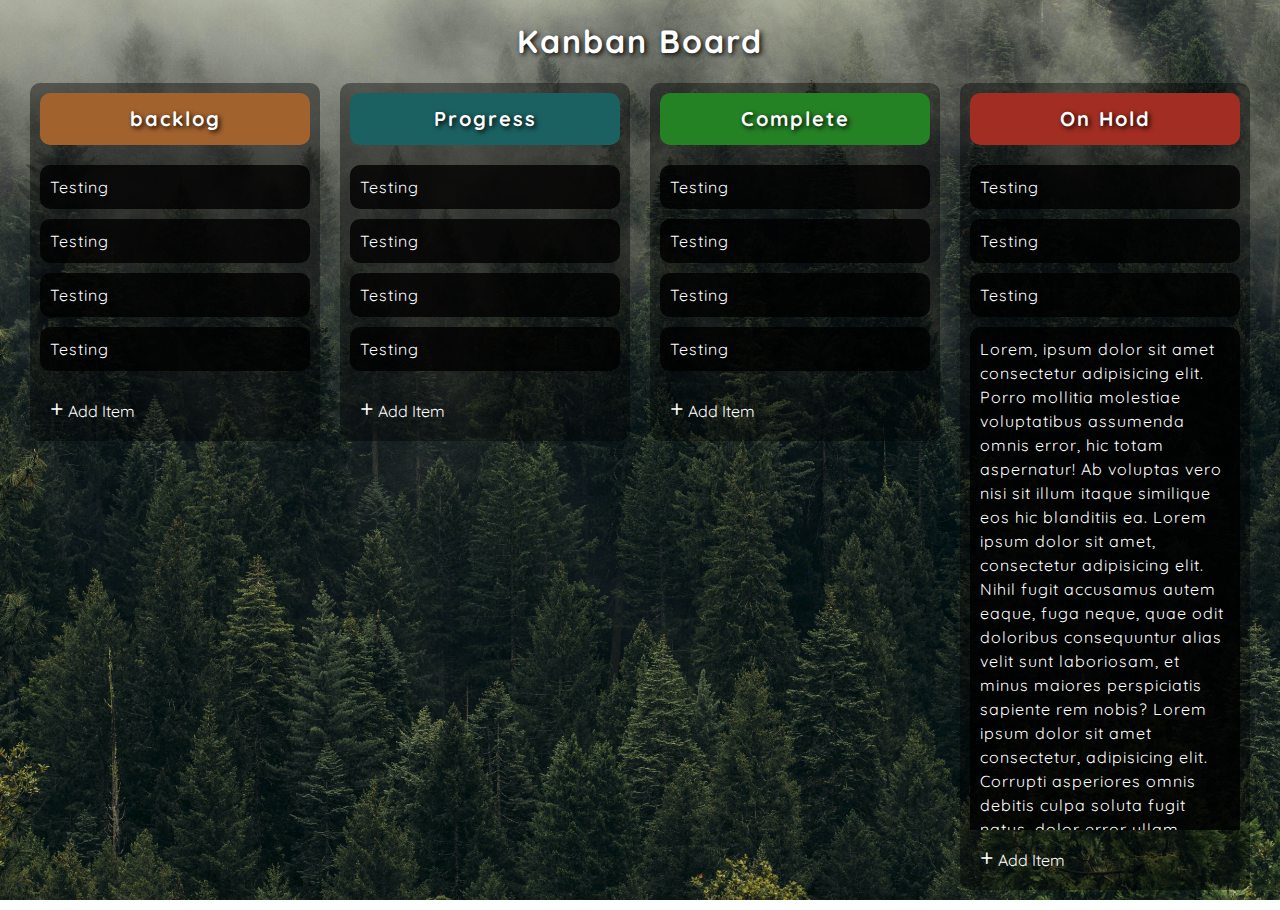
==== drag-and-drop/index.html @ ac7f1006 "[Drag & Drop] Setting up template and UI" ====
<!DOCTYPE html>
<html lang="en">
<head>
    <meta charset="UTF-8">
    <meta name="viewport" content="width=device-width, initial-scale=1.0">
    <title>Drag and Drop</title>
    <link rel="icon" type="image/png" href="favicon.png">
    <link rel="stylesheet" href="style.css">
</head>
<body>
    <h1 class="main-title">Kanban Board</h1>
    <div class="drag-container">
        <ul class="drag-list">
            <!-- backlog column -->
            <li class="drag-column backlog-column">
                <span class="header">
                    <h1>backlog</h1>
                </span>
                <!-- backlog content -->
                <div id="backlog-content"  class="custom-scroll">
                    <ul class="drag-item-list" id="backlog-list">
                        <li class="drag-item">Testing</li>
                        <li class="drag-item">Testing</li>
                        <li class="drag-item">Testing</li>
                        <li class="drag-item">Testing</li>
                    </ul>
                </div>
                <!-- Add Button Group -->
                <div class="add-btn-group">
                    <div class="add-btn">
                        <span class="plus-sign"> + </span>
                        <span>Add Item</span>
                    </div>
                    <div class="add-btn solid">
                        <span>Save Item</span>
                    </div>
                    <div class="add-container">
                        <div class="add-item">

                        </div>
                    </div>
                </div>
            </li>
            <!-- progress column -->
            <li class="drag-column progress-column">
                <span class="header">
                    <h1>Progress</h1>
                </span>
                <!-- progress content -->
                <div id="progress-content" class="custom-scroll">
                    <ul class="drag-item-list" id="progress-list">
                        <li class="drag-item">Testing</li>
                        <li class="drag-item">Testing</li>
                        <li class="drag-item">Testing</li>
                        <li class="drag-item">Testing</li>
                    </ul>
                </div>
                <!-- Add Button Group -->
                <div class="add-btn-group">
                    <div class="add-btn">
                        <span class="plus-sign"> + </span>
                        <span>Add Item</span>
                    </div>
                    <div class="add-btn solid">
                        <span>Save Item</span>
                    </div>
                    <div class="add-container">
                        <div class="add-item">
                            
                        </div>
                    </div>
                </div>
            </li>
            <!-- complete column -->
            <li class="drag-column complete-column">
                <span class="header">
                    <h1>Complete</h1>
                </span>
                <!-- complete content -->
                <div id="complete-content" class="custom-scroll">
                    <ul class="drag-item-list" id="complete-list">
                        <li class="drag-item">Testing</li>
                        <li class="drag-item">Testing</li>
                        <li class="drag-item">Testing</li>
                        <li class="drag-item">Testing</li>
                    </ul>
                </div>
                <!-- Add Button Group -->
                <div class="add-btn-group">
                    <div class="add-btn">
                        <span class="plus-sign"> + </span>
                        <span>Add Item</span>
                    </div>
                    <div class="add-btn solid">
                        <span>Save Item</span>
                    </div>
                    <div class="add-container">
                        <div class="add-item">
                            
                        </div>
                    </div>
                </div>
            </li>
            <!-- onhold column -->
            <li class="drag-column on-hold-column">
                <span class="header">
                    <h1>On Hold</h1>
                </span>
                <!-- on-hold content -->
                <div id="on-hold-content" class="custom-scroll">
                    <ul class="drag-item-list" id="on-hold-list">
                        <li class="drag-item">Testing</li>
                        <li class="drag-item">Testing</li>
                        <li class="drag-item">Testing</li>
                        <li class="drag-item">Lorem, ipsum dolor sit amet consectetur adipisicing elit. Porro mollitia molestiae voluptatibus assumenda omnis error, hic totam aspernatur! Ab voluptas vero nisi sit illum itaque similique eos hic blanditiis ea. Lorem ipsum dolor sit amet, consectetur adipisicing elit. Nihil fugit accusamus autem eaque, fuga neque, quae odit doloribus consequuntur alias velit sunt laboriosam, et minus maiores perspiciatis sapiente rem nobis? Lorem ipsum dolor sit amet consectetur, adipisicing elit. Corrupti asperiores omnis debitis culpa soluta fugit natus, dolor error ullam nobis, consectetur quos beatae nesciunt, expedita magni unde tempore ea ad.</li>
                    </ul>
                </div>
                <!-- Add Button Group -->
                <div class="add-btn-group">
                    <div class="add-btn">
                        <span class="plus-sign"> + </span>
                        <span>Add Item</span>
                    </div>
                    <div class="add-btn solid">
                        <span>Save Item</span>
                    </div>
                    <div class="add-container">
                        <div class="add-item">
                            
                        </div>
                    </div>
                </div>
            </li>
        </ul>
    </div>
    <!-- Script -->
    <script src="script.js"></script>
</body>
</html>
---- drag-and-drop/style.css ----
/* Trees Image - Pexels: https://www.pexels.com/photo/photo-of-trees-in-forest-3801030/ */
@import url('https://fonts.googleapis.com/css?family=Quicksand&display=swap');

html {
  box-sizing: border-box;
}

:root {
  --column-1: #a2622d;
  --column-2: #1b6161;
  --column-3: #248224;
  --column-4: #a22d22;
}

body {
  margin: 0;
  background: url('./trees2.jpg');
  background-size: cover;
  background-position: 50% 60%;
  background-attachment: fixed;
  color: white;
  font-family: Quicksand, sans-serif;
  overflow-y: hidden;
}

h1 {
  letter-spacing: 2px;
  text-shadow: 2px 2px 5px black;
}

.main-title {
  text-align: center;
  font-size: 3rem;
}

ul {
  list-style-type: none;
  margin: 0;
  padding: 0;
}

.drag-container {
  margin: 20px;
}

.drag-list {
  display: flex;
  align-items: flex-start;
}

/* Columns */
.drag-column {
  flex: 1;
  margin: 0 10px;
  position: relative;
  background-color: rgba(0, 0, 0, 0.4);
  border-radius: 10px;
  overflow-x: hidden;
}

.backlog-column .header,
.backlog-column .solid,
.backlog-column .solid:hover,
.backlog-column .over {
  background-color: var(--column-1);
}

.progress-column .header,
.progress-column .solid,
.progress-column .solid:hover,
.progress-column .over {
  background-color: var(--column-2);
}

.complete-column .header,
.complete-column .solid,
.complete-column .solid:hover,
.complete-column .over {
  background-color: var(--column-3);
}

.on-hold-column .header,
.on-hold-column .solid,
.on-hold-column .solid:hover,
.on-hold-column .over {
  background-color: var(--column-4);
}

/* Custom Scrollbar */
.custom-scroll {
  overflow-y: auto;
  max-height: 75vh;
}

.custom-scroll::-webkit-scrollbar-track {
  box-shadow: inset 0 0 6px rgba(0, 0, 0, 0.4);
  border-radius: 10px;
  background-color: rgba(255, 255, 255, 0.3);
  margin-right: 5px;
}

.custom-scroll::-webkit-scrollbar {
  width: 10px;
}

.custom-scroll::-webkit-scrollbar-thumb {
  border-radius: 10px;
  box-shadow: inset 0 0 6px rgba(0, 0, 0, 0.3);
  background-color: rgba(0, 0, 0, 0.8);
}

.header {
  display: flex;
  justify-content: center;
  border-radius: 10px;
  margin: 10px;
}

.header h1 {
  font-size: 1.25rem;
}

/* Drag and Drop */
.over {
  padding: 50px 10px;
}

.drag-item-list {
  min-height: 50px;
}

.drag-item {
  margin: 10px;
  padding: 10px;
  height: fit-content;
  background-color: rgba(0, 0, 0, 0.8);
  border-radius: 10px;
  line-height: 1.5rem;
  letter-spacing: 1px;
  cursor: pointer;
}

.drag-item:focus {
  outline: none;
  background-color: white;
  color: black;
}

/* Add Button Group */
.add-btn-group {
  display: flex;
  justify-content: space-between;
}

.add-btn {
  margin: 10px;
  padding: 5px 10px;
  display: flex;
  align-items: center;
  cursor: pointer;
  width: fit-content;
  border-radius: 5px;
  transition: all 0.3s ease-in;
  user-select: none;
}

.add-btn:hover {
  background-color: rgba(255, 255, 255, 0.9);
  color: black;
}

.add-btn:active {
  transform: scale(0.97);
}

.solid {
  display: none;
}

.solid:hover {
  transition: unset;
  filter: brightness(95%);
  color: white;
}

.plus-sign {
  font-size: 1.5rem;
  margin-right: 5px;
  position: relative;
  top: -3px;
}

.add-container {
  margin: 10px;
  padding: 5px 10px;
  border-radius: 10px;
  background-color: rgba(255, 255, 255, 0.9);
  min-height: 100px;
  display: none;
}

.add-item {
  width: 100%;
  min-height: 100px;
  height: auto;
  background-color: white;
  border-radius: 10px;
  margin: 5px auto;
  resize: none;
  color: black;
  padding: 10px;
}

.add-item:focus {
  outline: none;
}

/* Media Query: Laptop */
@media screen and (max-width: 1800px) {
  .main-title {
    font-size: 2rem;
  }
}

/* Media Query: Large Smartphone (Vertical) */
@media screen and (max-width: 600px) {
  body {
    overflow-y: auto;
  }

  .drag-container {
    margin: 0;
  }

  .drag-list {
    display: block;
  }

  .drag-column {
    margin: 10px;
  }
}
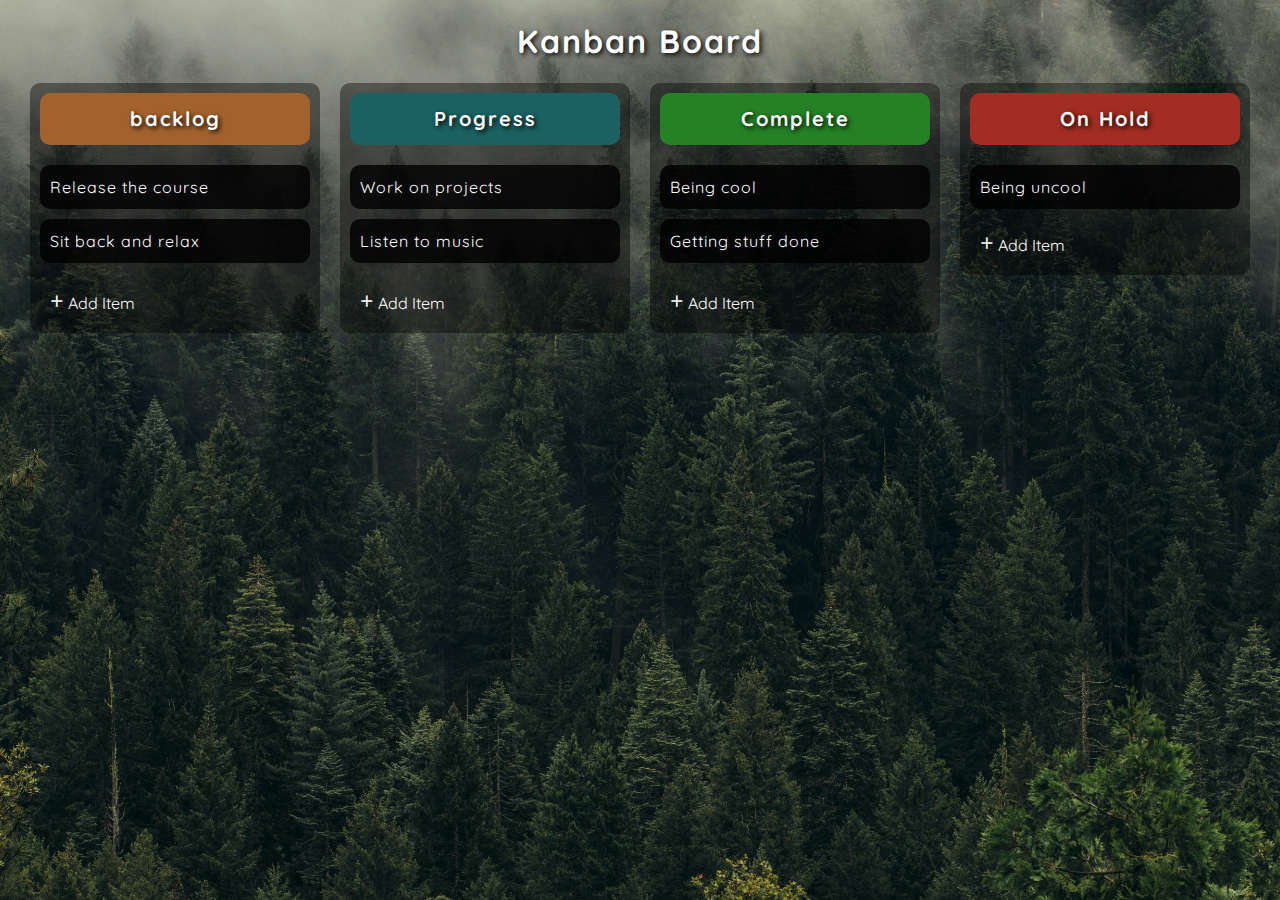
==== commit 5d0a3dda: "[Drag & Drop] Drag and Drop Functionality with updated localstorage" ====
--- a/drag-and-drop/index.html
+++ b/drag-and-drop/index.html
@@ -18,12 +18,8 @@
                 </span>
                 <!-- backlog content -->
                 <div id="backlog-content"  class="custom-scroll">
-                    <ul class="drag-item-list" id="backlog-list">
-                        <li class="drag-item">Testing</li>
-                        <li class="drag-item">Testing</li>
-                        <li class="drag-item">Testing</li>
-                        <li class="drag-item">Testing</li>
-                    </ul>
+                    <ul class="drag-item-list" id="backlog-list" ondrop="drop(event)" 
+                    ondragover="allowDrop(event)" ondragenter="dragEnter(0)"></ul>
                 </div>
                 <!-- Add Button Group -->
                 <div class="add-btn-group">
@@ -48,11 +44,9 @@
                 </span>
                 <!-- progress content -->
                 <div id="progress-content" class="custom-scroll">
-                    <ul class="drag-item-list" id="progress-list">
-                        <li class="drag-item">Testing</li>
-                        <li class="drag-item">Testing</li>
-                        <li class="drag-item">Testing</li>
-                        <li class="drag-item">Testing</li>
+                    <ul class="drag-item-list" id="progress-list" ondrop="drop(event)" 
+                    ondragover="allowDrop(event)" ondragenter="dragEnter(1)">
+                        
                     </ul>
                 </div>
                 <!-- Add Button Group -->
@@ -78,11 +72,9 @@
                 </span>
                 <!-- complete content -->
                 <div id="complete-content" class="custom-scroll">
-                    <ul class="drag-item-list" id="complete-list">
-                        <li class="drag-item">Testing</li>
-                        <li class="drag-item">Testing</li>
-                        <li class="drag-item">Testing</li>
-                        <li class="drag-item">Testing</li>
+                    <ul class="drag-item-list" id="complete-list" ondrop="drop(event)" 
+                    ondragover="allowDrop(event) " ondragenter="dragEnter(2)">
+                      
                     </ul>
                 </div>
                 <!-- Add Button Group -->
@@ -108,11 +100,8 @@
                 </span>
                 <!-- on-hold content -->
                 <div id="on-hold-content" class="custom-scroll">
-                    <ul class="drag-item-list" id="on-hold-list">
-                        <li class="drag-item">Testing</li>
-                        <li class="drag-item">Testing</li>
-                        <li class="drag-item">Testing</li>
-                        <li class="drag-item">Lorem, ipsum dolor sit amet consectetur adipisicing elit. Porro mollitia molestiae voluptatibus assumenda omnis error, hic totam aspernatur! Ab voluptas vero nisi sit illum itaque similique eos hic blanditiis ea. Lorem ipsum dolor sit amet, consectetur adipisicing elit. Nihil fugit accusamus autem eaque, fuga neque, quae odit doloribus consequuntur alias velit sunt laboriosam, et minus maiores perspiciatis sapiente rem nobis? Lorem ipsum dolor sit amet consectetur, adipisicing elit. Corrupti asperiores omnis debitis culpa soluta fugit natus, dolor error ullam nobis, consectetur quos beatae nesciunt, expedita magni unde tempore ea ad.</li>
+                    <ul class="drag-item-list" id="on-hold-list" ondrop="drop(event)" 
+                    ondragover="allowDrop(event)" ondragenter="dragEnter(3)" >
                     </ul>
                 </div>
                 <!-- Add Button Group -->
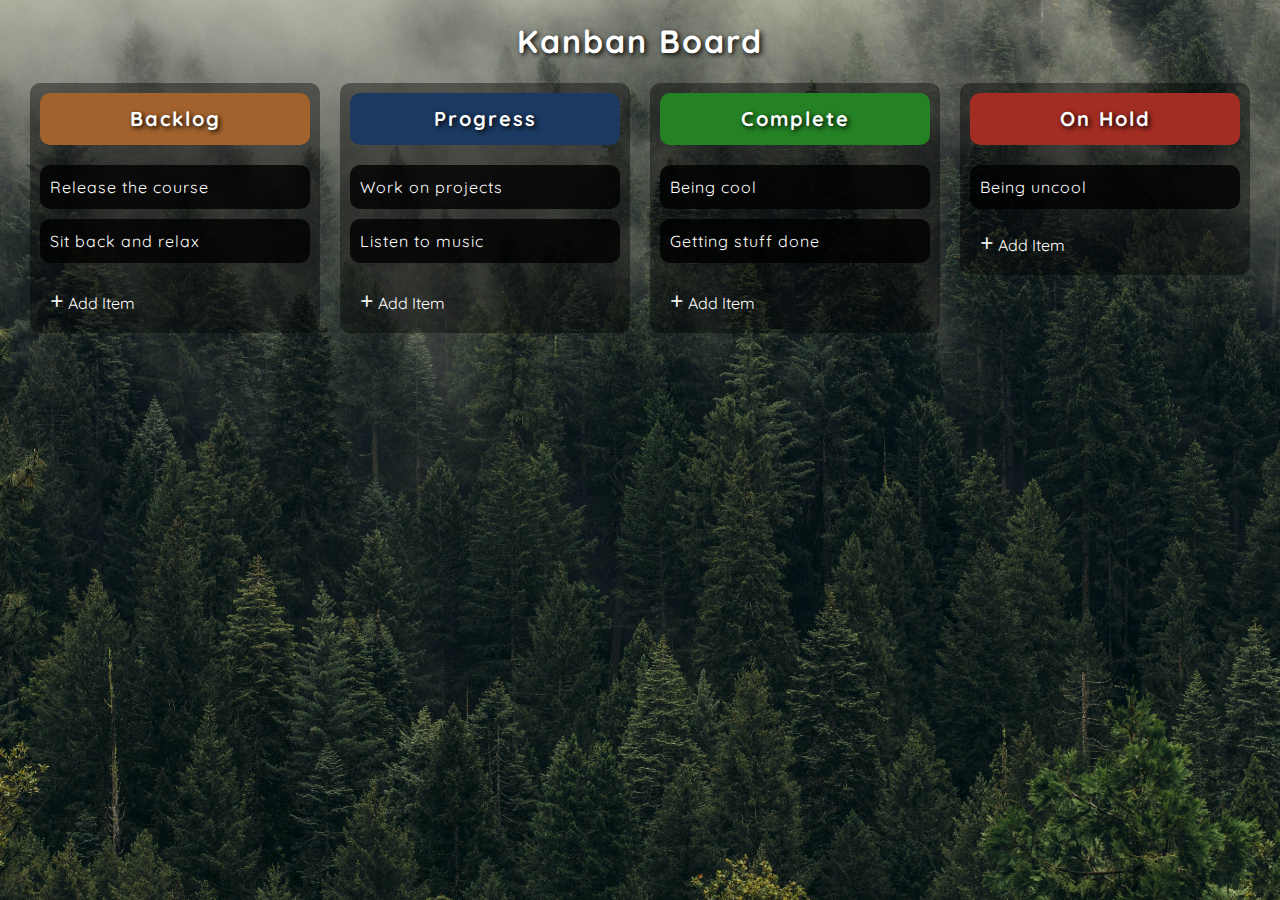
==== commit cc1ffcc6: "[Drag & Drop] Deleting/Updating Items and saving to list and LocalStorage" ====
--- a/drag-and-drop/index.html
+++ b/drag-and-drop/index.html
@@ -14,7 +14,7 @@
             <!-- backlog column -->
             <li class="drag-column backlog-column">
                 <span class="header">
-                    <h1>backlog</h1>
+                    <h1>Backlog</h1>
                 </span>
                 <!-- backlog content -->
                 <div id="backlog-content"  class="custom-scroll">
@@ -23,19 +23,20 @@
                 </div>
                 <!-- Add Button Group -->
                 <div class="add-btn-group">
-                    <div class="add-btn">
+                    <div class="add-btn" onclick="showInputBox(0)">
                         <span class="plus-sign"> + </span>
                         <span>Add Item</span>
                     </div>
-                    <div class="add-btn solid">
+                    <div class="add-btn solid" onclick="hideInputBox(0)">
                         <span>Save Item</span>
                     </div>
-                    <div class="add-container">
-                        <div class="add-item">
+                </div>
+                <div class="add-container">
+                    <div class="add-item" contenteditable="true">
 
-                        </div>
                     </div>
                 </div>
+                
             </li>
             <!-- progress column -->
             <li class="drag-column progress-column">
@@ -51,19 +52,20 @@
                 </div>
                 <!-- Add Button Group -->
                 <div class="add-btn-group">
-                    <div class="add-btn">
+                    <div class="add-btn"  onclick="showInputBox(1)">
                         <span class="plus-sign"> + </span>
                         <span>Add Item</span>
                     </div>
-                    <div class="add-btn solid">
+                    <div class="add-btn solid" onclick="hideInputBox(1)">
                         <span>Save Item</span>
                     </div>
-                    <div class="add-container">
-                        <div class="add-item">
-                            
-                        </div>
+                </div>
+                <div class="add-container">
+                    <div class="add-item" contenteditable="true">
+                        
                     </div>
                 </div>
+                
             </li>
             <!-- complete column -->
             <li class="drag-column complete-column">
@@ -79,19 +81,20 @@
                 </div>
                 <!-- Add Button Group -->
                 <div class="add-btn-group">
-                    <div class="add-btn">
+                    <div class="add-btn"  onclick="showInputBox(2)">
                         <span class="plus-sign"> + </span>
                         <span>Add Item</span>
                     </div>
-                    <div class="add-btn solid">
+                    <div class="add-btn solid" onclick="hideInputBox(2)">
                         <span>Save Item</span>
                     </div>
-                    <div class="add-container">
-                        <div class="add-item">
-                            
-                        </div>
+                </div>
+                <div class="add-container">
+                    <div class="add-item" contenteditable="true">
+                        
                     </div>
                 </div>
+                
             </li>
             <!-- onhold column -->
             <li class="drag-column on-hold-column">
@@ -106,19 +109,20 @@
                 </div>
                 <!-- Add Button Group -->
                 <div class="add-btn-group">
-                    <div class="add-btn">
+                    <div class="add-btn"  onclick="showInputBox(3)">
                         <span class="plus-sign"> + </span>
                         <span>Add Item</span>
                     </div>
-                    <div class="add-btn solid">
+                    <div class="add-btn solid" onclick="hideInputBox(3)">
                         <span>Save Item</span>
                     </div>
-                    <div class="add-container">
-                        <div class="add-item">
-                            
-                        </div>
+                </div>
+                <div class="add-container">
+                    <div class="add-item" contenteditable="true">
+                        
                     </div>
                 </div>
+                
             </li>
         </ul>
     </div>
--- a/drag-and-drop/style.css
+++ b/drag-and-drop/style.css
@@ -7,7 +7,7 @@
 
 :root {
   --column-1: #a2622d;
-  --column-2: #1b6161;
+  --column-2: #1b3961;
   --column-3: #248224;
   --column-4: #a22d22;
 }
